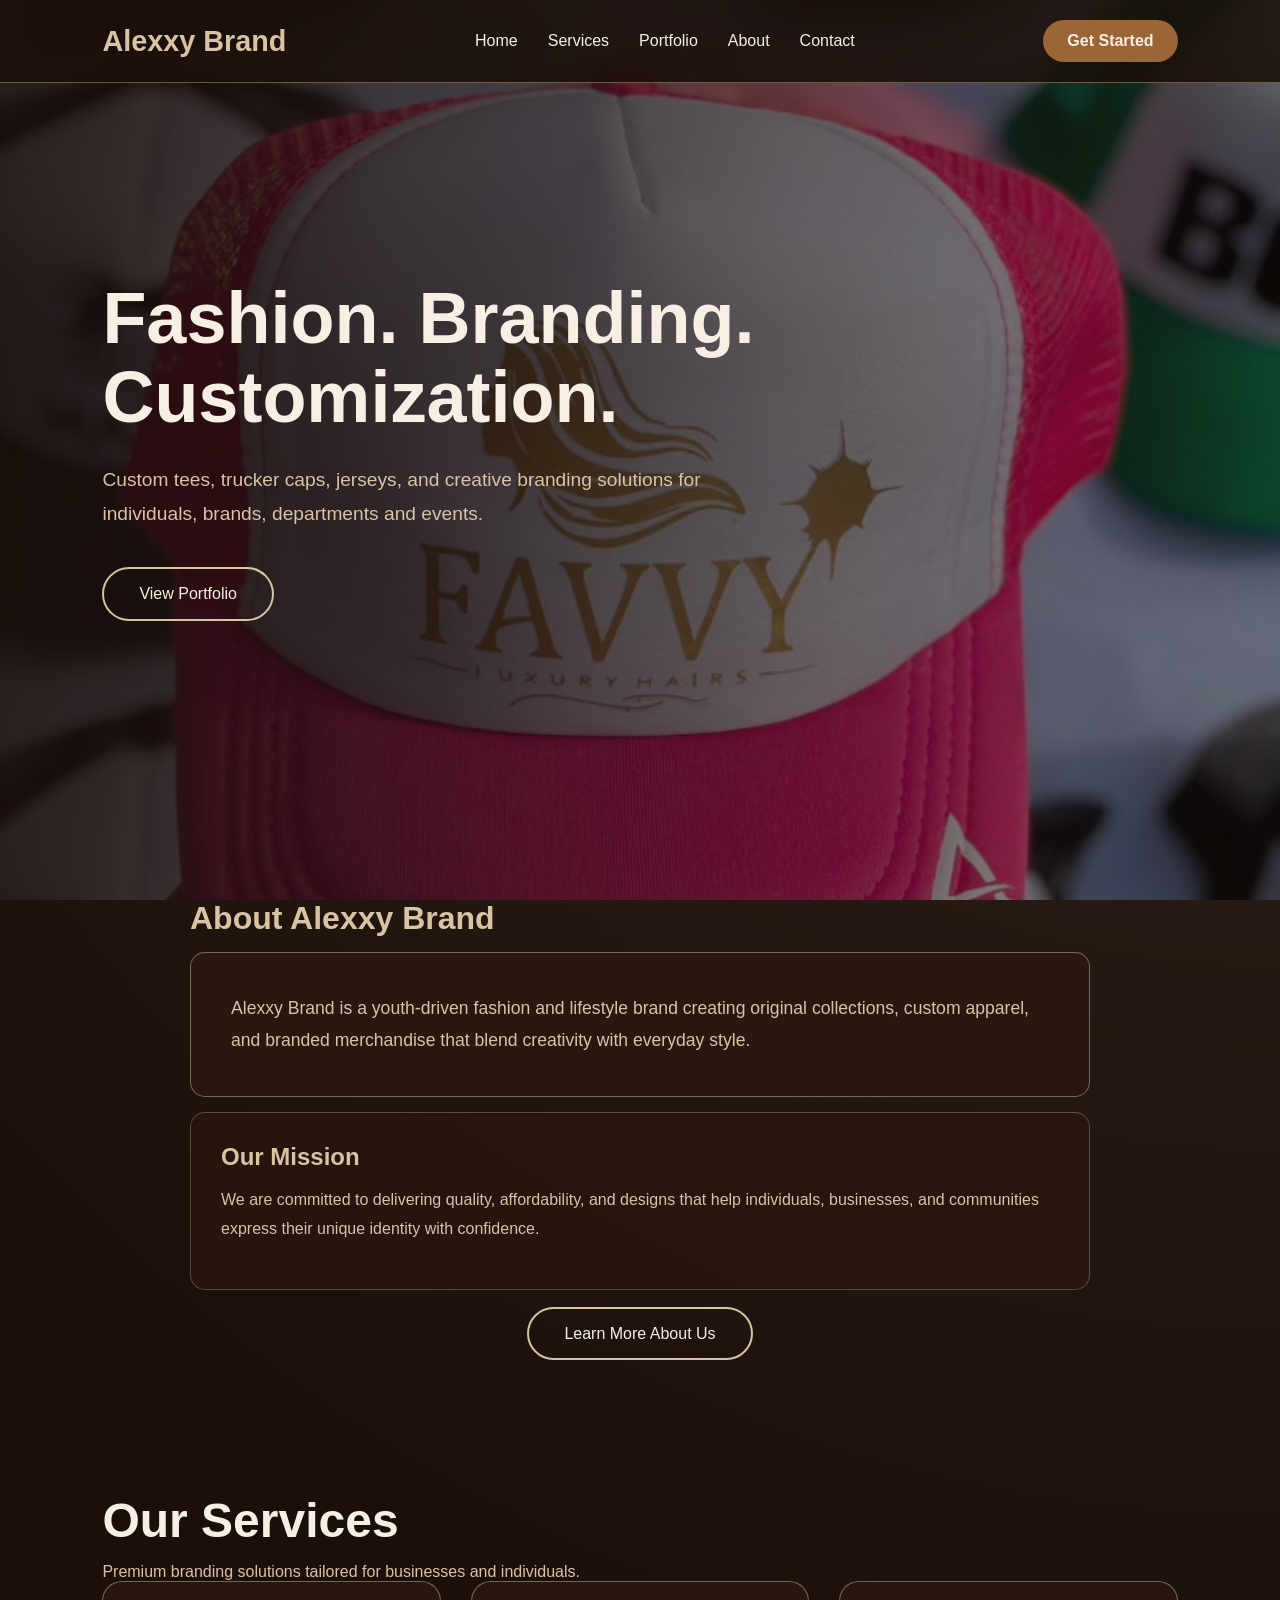
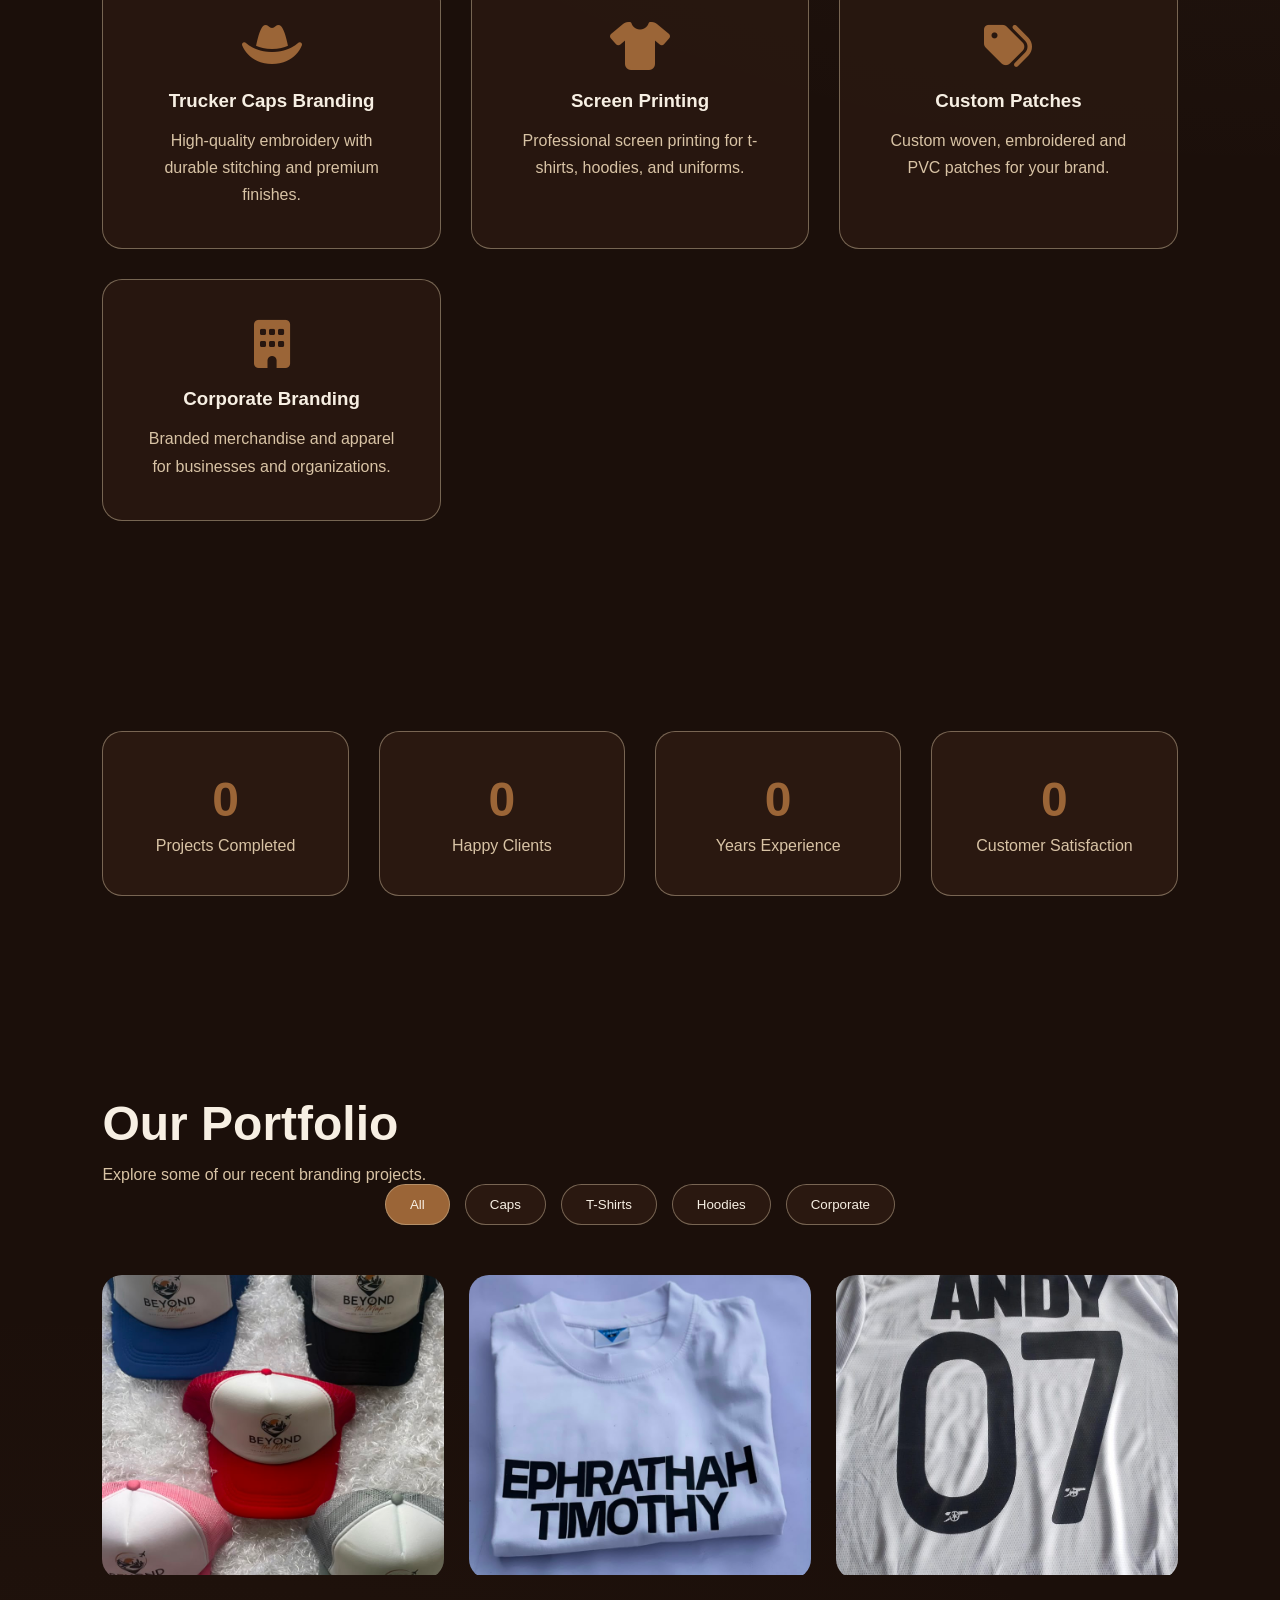
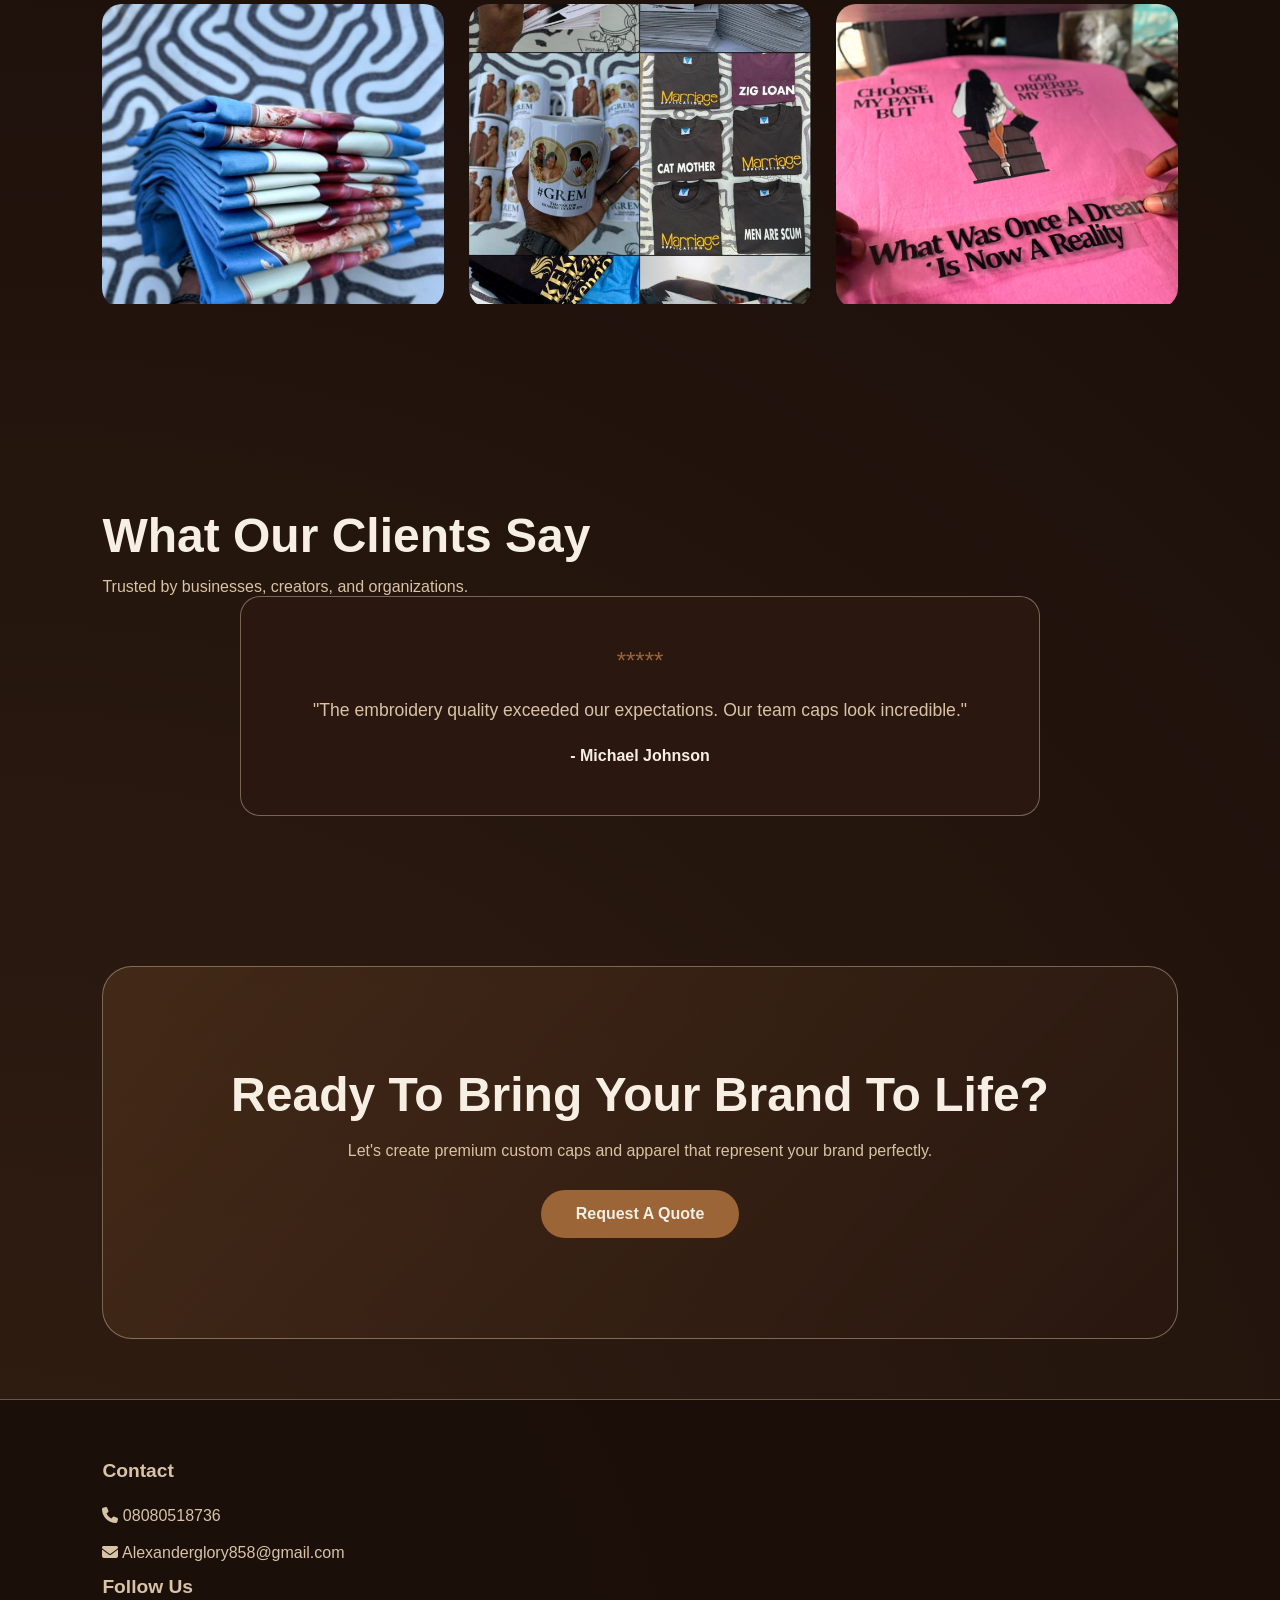
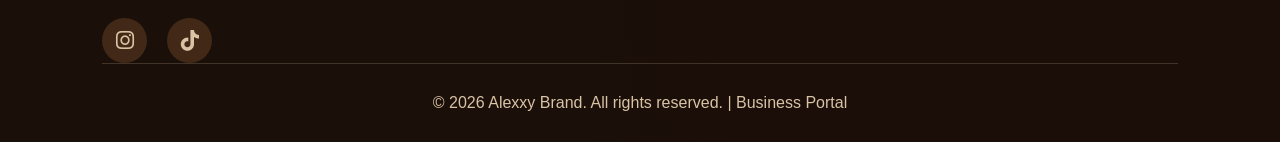
==== index.html @ e11b0e16 "added an admin page and made it mobile responsive" ====
<!DOCTYPE html>
<html lang="en">

<head>
    <meta charset="UTF-8">
    <meta name="viewport" content="width=device-width, initial-scale=1.0">
    <title>ALEXXY BRAND</title>

    <link rel="stylesheet" href="style.css">

    <link href="https://cdnjs.cloudflare.com/ajax/libs/font-awesome/6.5.1/css/all.min.css" rel="stylesheet">
</head>

<body>

    <!-- NAVBAR -->
    <nav class="navbar">
        <div class="logo">
            <a href="index.html">Alexxy Brand</a>
        </div>

        <ul class="nav-links">
            <li><a href="index.html">Home</a></li>
            <li><a href="services.html">Services</a></li>
            <li><a href="portfolio.html">Portfolio</a></li>
            <li><a href="about.html">About</a></li>
            <li><a href="contact.html">Contact</a></li>
        </ul>

        <a href="quotes.html" class="nav-btn">
            Get Started
        </a>

        <div class="menu-toggle">
            <i class="fas fa-bars"></i>
        </div>
    </nav>

    <!-- HERO SECTION -->
    <section class="hero">

        <div class="hero-content">

            <h1>
                Fashion. Branding. Customization.
            </h1>

            <p>
                Custom tees, trucker caps, jerseys, and creative branding solutions for individuals,
                brands, departments and events.
            </p>

            <div class="hero-buttons">

                <!-- <a href="quotes.html" class="primary-btn">
                    Get a Quote
                </a> -->

                <a href="portfolio.html" class="secondary-btn">
                    View Portfolio
                </a>

            </div>

        </div>

        <div class="hero-image">

            <img src="Heroimage.jpeg" alt="Cap Branding">

        </div>

    </section>

    <!-- ABOUT SECTION -->
    <section class="about-section">
        <div class="about-container">
            <div class="about-content">
                <h2>About Alexxy Brand</h2>
                
                <p class="about-intro">
                    Alexxy Brand is a youth-driven fashion and lifestyle brand creating original collections, 
                    custom apparel, and branded merchandise that blend creativity with everyday style.
                </p>

                <div class="about-mission">
                    <h3>Our Mission</h3>
                    <p>
                        We are committed to delivering quality, affordability, and designs that help individuals, 
                        businesses, and communities express their unique identity with confidence.
                    </p>
                </div>

                <div class="about-cta">
                    <a href="about.html" class="secondary-btn">Learn More About Us</a>
                </div>
            </div>
        </div>
    </section>

    <!-- SERVICES SECTION -->

    <section class="services">

        <div class="section-title">
            <h2>Our Services</h2>
            <p>Premium branding solutions tailored for businesses and individuals.</p>
        </div>

        <div class="service-container">

            <div class="service-card">
                <i class="fas fa-hat-cowboy"></i>
                <h3>Trucker Caps Branding</h3>
                <p>High-quality embroidery with durable stitching and premium finishes.</p>
            </div>

            <div class="service-card">
                <i class="fas fa-shirt"></i>
                <h3>Screen Printing</h3>
                <p>Professional screen printing for t-shirts, hoodies, and uniforms.</p>
            </div>

            <div class="service-card">
                <i class="fas fa-tags"></i>
                <h3>Custom Patches</h3>
                <p>Custom woven, embroidered and PVC patches for your brand.</p>
            </div>

            <div class="service-card">
                <i class="fas fa-building"></i>
                <h3>Corporate Branding</h3>
                <p>Branded merchandise and apparel for businesses and organizations.</p>
            </div>

        </div>

    </section>

    <!-- STATS SECTION -->

    <section class="stats">

        <div class="stat-card">
            <h2 class="counter" data-target="500">0</h2>
            <p>Projects Completed</p>
        </div>

        <div class="stat-card">
            <h2 class="counter" data-target="150">0</h2>
            <p>Happy Clients</p>
        </div>

        <div class="stat-card">
            <h2 class="counter" data-target="5">0</h2>
            <p>Years Experience</p>
        </div>

        <div class="stat-card">
            <h2 class="counter" data-target="98">0</h2>
            <p>Customer Satisfaction</p>
        </div>

    </section>

    <!-- PORTFOLIO SECTION -->

    <section class="portfolio">

        <div class="section-title">
            <h2>Our Portfolio</h2>
            <p>Explore some of our recent branding projects.</p>
        </div>

        <!-- FILTER BUTTONS -->

        <div class="portfolio-filter">

            <button class="filter-btn active" data-filter="all">
                All
            </button>

            <button class="filter-btn" data-filter="caps">
                Caps
            </button>

            <button class="filter-btn" data-filter="shirts">
                T-Shirts
            </button>

            <button class="filter-btn" data-filter="hoodies">
                Hoodies
            </button>

            <button class="filter-btn" data-filter="corporate">
                Corporate
            </button>

        </div>

        <!-- GALLERY -->

        <div class="portfolio-grid">

            <div class="portfolio-item caps">
                <img src="caps.jpeg" alt="Premium embroidered cap">
                <div class="portfolio-overlay">
                    <h3>Printed Trucker Cap</h3>
                </div>
            </div>

            <div class="portfolio-item shirts">
                <img src="tee.jpeg" alt="Custom printed t-shirt">
                <div class="portfolio-overlay">
                    <h3>Custom T-Shirt Print</h3>
                </div>
            </div>

            <div class="portfolio-item hoodies">
                <img src="jersey.jpeg" alt="Custom streetwear hoodie">
                <div class="portfolio-overlay">
                    <h3>Printed Jerseys</h3>
                </div>
            </div>

            <div class="portfolio-item corporate">
                <img src="corporate branding .jpeg" alt="Corporate branded apparel">
                <div class="portfolio-overlay">
                    <h3>Corporate Branding</h3>
                </div>
            </div>

            <div class="portfolio-item caps">
                <img src="Logo branding.jpeg" alt="Side logo embroidery project">
                <div class="portfolio-overlay">
                    <h3>Side Logo Printing</h3>
                </div>
            </div>

            <div class="portfolio-item shirts">
                <img src="DTF.jpeg" alt="DTF printed tee project">
                <div class="portfolio-overlay">
                    <h3>DTF Printed Tee</h3>
                </div>
            </div>

        </div>

    </section>

    <!-- TESTIMONIALS -->

    <section class="testimonials">

        <div class="section-title">
            <h2>What Our Clients Say</h2>
            <p>Trusted by businesses, creators, and organizations.</p>
        </div>

        <div class="testimonial-slider">

            <div class="testimonial active-slide">
                <div class="stars">
                    *****
                </div>

                <p>
                    "The embroidery quality exceeded our expectations.
                    Our team caps look incredible."
                </p>

                <h4>- Michael Johnson</h4>
            </div>

            <div class="testimonial">
                <div class="stars">
                    *****
                </div>

                <p>
                    "Fast delivery, excellent customer service,
                    and premium materials."
                </p>

                <h4>- Sarah Williams</h4>
            </div>

            <div class="testimonial">
                <div class="stars">
                    *****
                </div>

                <p>
                    "We ordered 100 branded caps and every single
                    one was perfect."
                </p>

                <h4>- David Brown</h4>
            </div>

        </div>

    </section>

    <!-- CTA SECTION -->

    <section class="cta">

        <h2>Ready To Bring Your Brand To Life?</h2>

        <p>
            Let's create premium custom caps and apparel
            that represent your brand perfectly.
        </p>

        <a href="quotes.html" class="cta-btn">
            Request A Quote
        </a>

    </section>

    <!-- FOOTER -->
    <footer class="footer">
        <!-- <div class="footer-container">
            <div class="footer-section">
                <h3>Alexxy Brand</h3>
                <p>Youth-driven fashion and lifestyle brand creating original collections and custom apparel.</p>
            </div>

            <div class="footer-section">
                <h3>Quick Links</h3>
                <ul>
                    <li><a href="index.html">Home</a></li>
                    <li><a href="services.html">Services</a></li>
                    <li><a href="portfolio.html">Portfolio</a></li>
                    <li><a href="about.html">About</a></li>
                    <li><a href="contact.html">Contact</a></li>
                </ul>
            </div> -->

            <div class="footer-section">
                <h3>Contact</h3>
                <p><i class="fas fa-phone"></i> <a href="tel:08080518736">08080518736</a></p>
                <p><i class="fas fa-envelope"></i> <a href="mailto:Alexanderglory858@gmail.com">Alexanderglory858@gmail.com</a></p>
            </div>

            <div class="footer-section">
                <h3>Follow Us</h3>
                <div class="social-links">
                    <a href="https://www.instagram.com/alexxy.brand" target="_blank" title="Instagram">
                        <i class="fab fa-instagram"></i>
                    </a>
                    <a href="https://www.tiktok.com/@alexxy.brand" target="_blank" title="TikTok">
                        <i class="fab fa-tiktok"></i>
                    </a>
                </div>
            </div>
        </div>

        <div class="footer-bottom">
            <p>&copy; 2026 Alexxy Brand. All rights reserved. | <a href="portal.html" class="footer-portal-link">Business Portal</a></p>
        </div>
    </footer>

    <script src="script.js"></script>

    <div class="lightbox">
        <span class="close-lightbox">&times;</span>
        <img id="lightbox-img" src="" alt="Portfolio Lightbox">
    </div>
</body>

</html>
---- style.css ----
* {
    margin: 0;
    padding: 0;
    box-sizing: border-box;
    font-family: Arial, sans-serif;
}

:root {
    --primary: #2B1710;
    --secondary: #9B6537;
    --accent: #D8C3A5;
    --accent-light: #F7EFE3;

    --bg: #1B0F0A;
    --card: #2A1810;

    --text: #F7EFE3;
    --muted: #D8C3A5;
}

body {
    background:
        radial-gradient(circle at top right,
            rgba(216, 195, 165, .12),
            transparent 35%),

        radial-gradient(circle at bottom left,
            rgba(155, 101, 55, .18),
            transparent 40%),

        var(--bg);

    color: var(--text);
}

/* NAVBAR */

.navbar {
    display: flex;
    justify-content: space-between;
    align-items: center;

    padding: 20px 8%;

    position: fixed;
    width: 100%;
    top: 0;
    z-index: 1000;
    background: rgba(27, 15, 10, .88);
    /* backdrop-filter: blur(12px); */
    border-bottom:
        1px solid rgba(216, 195, 165, .4);
}

.logo {
    font-size: 1.8rem;
    font-weight: bold;
    color: var(--accent);
    text-decoration: none;
}

.nav-links {
    display: flex;
    gap: 30px;
    list-style: none;
}

.nav-links a {
    text-decoration: none;
    color: var(--text);
    transition: .3s;
}

.nav-links a:hover {
    color: var(--accent);
}

.nav-btn {
    display: inline-block;
    padding: 12px 24px;
    border: none;
    border-radius: 30px;
    cursor: pointer;
    background: var(--secondary);
    color: var(--text);
    font-weight: bold;
    text-decoration: none;
}

.menu-toggle {
    display: none;
    color: var(--text);
    cursor: pointer;
    font-size: 1.6rem;
}

/* HERO */

.hero {
    min-height: 100vh;

    display: flex;
    align-items: center;

    padding: 120px 8%;

    position: relative;
    overflow: hidden;

    background:
        /* linear-gradient(rgba(0, 0, 0, 0.75),
            rgba(0, 0, 0, 0.75)), */
        url("Heroimage.jpeg");

    background-size: cover;
    background-position: center;
    background-repeat: no-repeat;
}

.hero::before {
    content: "";

    position: absolute;
    inset: 0;

    background:
        linear-gradient(to right,
            rgba(27, 15, 10, .9),
            rgba(27, 15, 10, .45));

    z-index: 1;
}

.hero-content {
    max-width: 700px;
    position: relative;
    z-index: 2;
}

.hero-content h1 {
    font-size: 4.5rem;
    line-height: 1.1;
    margin-bottom: 25px;
    font-weight: 800;
    color: var(--accent-light);
}

.hero-content p {
    font-size: 1.2rem;
    line-height: 1.8;
    color: var(--muted);
    margin-bottom: 35px;
    max-width: 600px;
}

.hero-buttons {
    display: flex;
    gap: 20px;
    flex-wrap: wrap;
}

.primary-btn {
    background:
        linear-gradient(135deg,
            var(--secondary),
            #B97843);

    color: var(--text);

    padding: 16px 35px;

    border-radius: 50px;

    text-decoration: none;

    font-weight: 600;

    transition: .3s;
}

.primary-btn:hover {
    transform: translateY(-3px);
    box-shadow: 0 10px 30px rgba(155, 101, 55, .35);
}

.secondary-btn {
    border: 2px solid var(--accent);

    color: var(--text);

    padding: 16px 35px;

    border-radius: 50px;

    text-decoration: none;

    transition: .3s;
}

.secondary-btn:hover {
    background: var(--secondary);
    transform: translateY(-3px);
}

/* Hide old image container */
.hero-image {
    display: none;
}

/* SECTION TITLES */

.section-title h2 {
    font-size: 3rem;
    color: var(--accent-light);
    margin-bottom: 15px;
}

.section-title p {
    color: var(--muted);
}

/* SERVICES */

.services {
    padding: 110px 8%;
}

.service-container {
    display: grid;
    grid-template-columns: repeat(auto-fit, minmax(250px, 1fr));
    gap: 30px;
}

.service-card {
    background: rgba(42, 24, 16, .88);
    /* backdrop-filter: blur(10px); */
    border: 1px solid rgba(216, 195, 165, .45);
    padding: 40px;
    border-radius: 20px;
    text-align: center;
    transition: .4s;
}

.service-card:hover {
    transform: translateY(-10px);
}

.service-card i {
    font-size: 3rem;
    color: var(--secondary);
    margin-bottom: 20px;
}

.service-card h3 {
    margin-bottom: 15px;
}

.service-card p {
    color: var(--muted);
    line-height: 1.7;
}

/* WHY US */

.why-us {
    padding: 100px 8%;
}

.why-container {
    display: grid;
    grid-template-columns: repeat(auto-fit, minmax(250px, 1fr));
    gap: 30px;
}

.why-box {
    text-align: center;
    padding: 40px;
    background: var(--card);
    border-radius: 20px;
    border: 1px solid rgba(216, 195, 165, .45);
    transition: .4s;
}

.why-box:hover {
    transform: translateY(-10px);
}

.why-box i {
    font-size: 3rem;
    color: var(--secondary);
    margin-bottom: 20px;
}

.why-box p {
    color: var(--muted);
    line-height: 1.7;
}

/* STATS SECTION */

.stats {
    padding: 100px 8%;
    display: grid;
    grid-template-columns: repeat(auto-fit, minmax(220px, 1fr));
    gap: 30px;
}

.stat-card {
    background: var(--card);
    padding: 40px;
    border-radius: 20px;
    text-align: center;
    border: 1px solid rgba(216, 195, 165, .45);
    transition: .4s;
}

.stat-card:hover {
    transform: translateY(-10px);
}

.stat-card h2 {
    font-size: 3rem;
    color: var(--secondary);
    margin-bottom: 10px;
}

.stat-card p {
    color: var(--muted);
}

/* PORTFOLIO */

.portfolio {
    padding: 100px 8%;
}

.portfolio-filter {
    display: flex;
    justify-content: center;
    flex-wrap: wrap;
    gap: 15px;
    margin-bottom: 50px;
}

.filter-btn {
    padding: 12px 24px;
    border: 1px solid rgba(216, 195, 165, .45);
    border-radius: 30px;
    cursor: pointer;
    background: var(--card);
    color: var(--text);
    transition: .3s;
}

.filter-btn.active,
.filter-btn:hover {
    background: var(--secondary);
}

.portfolio-grid {
    display: grid;
    grid-template-columns: repeat(auto-fit, minmax(300px, 1fr));
    gap: 25px;
}

.portfolio-item {
    position: relative;
    overflow: hidden;
    border-radius: 20px;
    cursor: pointer;
}

.portfolio-item img {
    width: 100%;
    height: 300px;
    object-fit: cover;
    transition: .5s;
}

.portfolio-item:hover img {
    transform: scale(1.1);
}

.portfolio-overlay {
    position: absolute;
    inset: 0;
    background: rgba(0, 0, 0, .65);

    display: flex;
    justify-content: center;
    align-items: center;

    opacity: 0;
    transition: .4s;
}

.portfolio-item:hover .portfolio-overlay {
    opacity: 1;
}

.portfolio-overlay h3 {
    color: var(--text);
    text-align: center;
}

/* LIGHTBOX */

.lightbox {
    position: fixed;
    inset: 0;

    background: rgba(0, 0, 0, .95);

    display: none;
    justify-content: center;
    align-items: center;

    z-index: 9999;
}

.lightbox img {
    max-width: 90%;
    max-height: 80%;
    border-radius: 20px;
}

.close-lightbox {
    position: absolute;
    top: 30px;
    right: 50px;

    font-size: 3rem;
    color: var(--text);
    cursor: pointer;
}

/* TESTIMONIALS */

.testimonials {
    padding: 100px 8%;
}

.testimonial-slider {
    max-width: 800px;
    margin: auto;
    position: relative;
}

.testimonial {
    display: none;
    background: var(--card);
    padding: 50px;
    border-radius: 20px;
    text-align: center;
    border: 1px solid rgba(216, 195, 165, .45);
}

.active-slide {
    display: block;
}

.stars {
    font-size: 1.5rem;
    color: var(--secondary);
    margin-bottom: 20px;
}

.testimonial p {
    font-size: 1.1rem;
    line-height: 1.8;
    color: var(--muted);
    margin-bottom: 20px;
}

.testimonial h4 {
    color: var(--text);
}

/* CTA */

.cta {
    padding: 100px 8%;
    text-align: center;

    background: linear-gradient(135deg,
            rgba(155, 101, 55, .22),
            rgba(42, 24, 16, .9));

    border-radius: 30px;
    margin: 50px 8%;
    border: 1px solid rgba(216, 195, 165, .45);
}

.cta h2 {
    font-size: 3rem;
    margin-bottom: 20px;
}

.cta p {
    color: var(--muted);
    margin-bottom: 30px;
}

.cta-btn {
    display: inline-block;

    background: var(--secondary);
    color: var(--text);

    padding: 15px 35px;
    border-radius: 30px;

    text-decoration: none;
    font-weight: bold;
}

/* QUOTE PAGE */

.quote-page {
    min-height: 100vh;
    padding: 120px 8%;

    display: flex;
    justify-content: center;
    align-items: center;
}

.quote-container {
    width: 100%;
    max-width: 700px;

    background: var(--card);
    padding: 50px;

    border-radius: 25px;

    border: 1px solid rgba(216, 195, 165, .45);
}

.quote-container h1 {
    text-align: center;
    margin-bottom: 10px;
}

.quote-container p {
    text-align: center;
    color: var(--muted);
    margin-bottom: 40px;
}

.input-group {
    margin-bottom: 25px;
}

.input-group label {
    display: block;
    margin-bottom: 10px;
}

.input-group input,
.input-group select,
.input-group textarea {

    width: 100%;
    padding: 15px;

    border: none;
    outline: none;

    border-radius: 10px;

    background: #362116;
    color: var(--text);
    border: 1px solid rgba(216, 195, 165, .35);
}

.input-group textarea {
    height: 150px;
    resize: none;
}

.submit-btn {

    width: 100%;

    padding: 15px;

    border: none;

    border-radius: 12px;

    background: var(--secondary);

    color: var(--text);

    font-size: 1rem;

    cursor: pointer;
}

.success-popup {

    position: fixed;

    top: 20px;
    right: 20px;

    background: #28a745;

    color: var(--text);

    padding: 15px 25px;

    border-radius: 10px;

    z-index: 9999;
}

/* ADMIN PAGE */

.admin-body {
    min-height: 100vh;
}

.admin-page {
    min-height: 100vh;
}

.admin-login[hidden],
.admin-dashboard[hidden] {
    display: none;
}

.admin-login {
    min-height: 100vh;
    padding: 80px 8%;
    display: flex;
    align-items: center;
    justify-content: center;
}

.admin-login-panel {
    width: 100%;
    max-width: 440px;
    background: var(--card);
    border: 1px solid rgba(216, 195, 165, .45);
    border-radius: 18px;
    padding: 42px;
}

.admin-brand {
    display: inline-block;
    color: var(--accent);
    font-size: 1.35rem;
    font-weight: bold;
    text-decoration: none;
    margin-bottom: 28px;
}

.admin-login-panel h1 {
    margin-bottom: 28px;
}

.admin-login-error {
    min-height: 22px;
    margin-top: 14px;
    color: #ffb4a8;
}

.admin-login-hint {
    margin-top: 14px;
    color: var(--muted);
    font-size: .95rem;
}

.admin-dashboard {
    min-height: 100vh;
    display: grid;
    grid-template-columns: 260px 1fr;
}

.admin-menu-toggle {
    display: none;
    position: fixed;
    top: 20px;
    right: 20px;
    z-index: 1001;
    width: 44px;
    height: 44px;
    background: var(--secondary);
    border: none;
    border-radius: 8px;
    color: var(--text);
    cursor: pointer;
    align-items: center;
    justify-content: center;
    font-size: 1.3rem;
    transition: all 0.3s ease;
}

.admin-menu-toggle:hover {
    background: var(--accent);
    transform: scale(1.05);
}

.admin-sidebar {
    position: sticky;
    top: 0;
    height: 100vh;
    padding: 28px;
    background: rgba(27, 15, 10, .96);
    border-right: 1px solid rgba(216, 195, 165, .25);
    overflow-y: auto;
}

.admin-menu {
    display: grid;
    gap: 10px;
}

.admin-menu a {
    display: flex;
    align-items: center;
    gap: 12px;
    padding: 13px 14px;
    color: var(--muted);
    text-decoration: none;
    border-radius: 8px;
    transition: .3s;
}

.admin-menu a.active,
.admin-menu a:hover {
    color: var(--text);
    background: rgba(155, 101, 55, .35);
}

.admin-main {
    padding: 32px 5% 60px;
}

.admin-topbar {
    display: flex;
    align-items: center;
    justify-content: space-between;
    gap: 24px;
    margin-bottom: 34px;
}

.admin-topbar p,
.admin-section-header p {
    color: var(--muted);
    margin-bottom: 6px;
}

.admin-topbar h1 {
    font-size: 2.4rem;
}

.admin-logout {
    display: inline-flex;
    align-items: center;
    gap: 10px;
    padding: 12px 18px;
    border: 1px solid rgba(216, 195, 165, .35);
    border-radius: 8px;
    background: transparent;
    color: var(--text);
    cursor: pointer;
}

.admin-section {
    margin-bottom: 28px;
}

.admin-stats-grid {
    display: grid;
    grid-template-columns: repeat(3, minmax(0, 1fr));
    gap: 18px;
}

.admin-stat,
.admin-panel,
.admin-table-wrap {
    background: var(--card);
    border: 1px solid rgba(216, 195, 165, .35);
    border-radius: 12px;
}

.admin-stat {
    display: flex;
    align-items: center;
    gap: 18px;
    padding: 22px;
}

.admin-stat span {
    width: 48px;
    height: 48px;
    display: inline-flex;
    align-items: center;
    justify-content: center;
    border-radius: 8px;
    background: rgba(155, 101, 55, .35);
    color: var(--accent-light);
}

.admin-stat p {
    color: var(--muted);
    margin-bottom: 6px;
}

.admin-stat h2 {
    font-size: 2rem;
}

.admin-section-header {
    display: flex;
    align-items: center;
    justify-content: space-between;
    gap: 20px;
    margin-bottom: 18px;
}

.admin-table-wrap {
    overflow-x: auto;
}

.admin-table {
    width: 100%;
    border-collapse: collapse;
    min-width: 680px;
}

.admin-table th,
.admin-table td {
    padding: 16px;
    text-align: left;
    border-bottom: 1px solid rgba(216, 195, 165, .18);
}

.admin-table th {
    color: var(--accent);
    font-weight: bold;
}

.admin-table td {
    color: var(--muted);
}

.admin-grid {
    display: grid;
    grid-template-columns: 1fr 1fr;
    gap: 22px;
}

.admin-panel {
    padding: 24px;
}

.admin-product-list {
    list-style: none;
    display: grid;
    gap: 12px;
}

.admin-product-list li {
    display: flex;
    align-items: center;
    justify-content: space-between;
    gap: 18px;
    padding: 14px;
    background: rgba(54, 33, 22, .8);
    border-radius: 8px;
}

.admin-product-list strong {
    color: var(--accent);
    font-size: .9rem;
}

@media (max-width: 900px) {
    .navbar {
        padding: 18px 6%;
    }

    .nav-links {
        position: absolute;
        top: 100%;
        left: 0;
        width: 100%;
        display: none;
        flex-direction: column;
        gap: 0;
        background: rgba(27, 15, 10, .98);
        border-bottom: 1px solid rgba(216, 195, 165, .45);
    }

    .nav-links.open {
        display: flex;
    }

    .nav-links li {
        width: 100%;
    }

    .nav-links a {
        display: block;
        padding: 16px 6%;
    }

    .nav-btn {
        display: none;
    }

    .menu-toggle {
        display: block;
    }

    .admin-dashboard {
        grid-template-columns: 1fr;
        position: relative;
    }

    .admin-menu-toggle {
        display: flex;
    }

    .admin-sidebar {
        position: fixed;
        left: -100%;
        top: 0;
        width: 100%;
        max-width: 260px;
        height: 100vh;
        padding: 22px 6%;
        transition: left 0.3s ease;
        z-index: 1000;
        padding-top: 80px;
        box-shadow: 2px 0 10px rgba(0, 0, 0, 0.5);
    }

    .admin-sidebar.open {
        left: 0;
    }

    .admin-sidebar.open::before {
        content: "";
        position: fixed;
        top: 0;
        left: 0;
        right: 0;
        bottom: 0;
        background: rgba(0, 0, 0, 0.5);
        z-index: -1;
    }

    .admin-menu {
        grid-template-columns: 1fr;
    }

    .admin-main {
        padding: 28px 6% 50px;
        margin-top: 20px;
    }

    .admin-stats-grid,
    .admin-grid {
        grid-template-columns: 1fr;
    }

    .hero {
        min-height: 85vh;
        padding: 120px 6% 70px;
    }

    .hero-content h1 {
        font-size: 3rem;
    }

    .section-title h2,
    .cta h2 {
        font-size: 2.2rem;
    }

    .services,
    .stats,
    .portfolio,
    .testimonials {
        padding: 70px 6%;
    }

    .cta {
        margin: 30px 6%;
        padding: 70px 6%;
    }
}

@media (max-width: 520px) {
    .logo {
        font-size: 1.35rem;
    }

    .hero-content h1 {
        font-size: 2.35rem;
    }

    .hero-content p {
        font-size: 1rem;
    }

    .primary-btn,
    .secondary-btn,
    .cta-btn {
        width: 100%;
        text-align: center;
    }

    .portfolio-grid {
        grid-template-columns: 1fr;
    }

    .quote-container {
        padding: 30px 22px;
    }

    .admin-login-panel {
        padding: 32px 22px;
    }

    .admin-topbar {
        align-items: flex-start;
        flex-direction: column;
    }

    .admin-menu {
        grid-template-columns: 1fr;
    }

    .admin-topbar h1 {
        font-size: 1.8rem;
    }

    .admin-logout {
        width: 100%;
        justify-content: center;
        padding: 10px 14px;
        font-size: 0.9rem;
    }

    .admin-logout i {
        font-size: 1rem;
    }

    .admin-table {
        font-size: 0.85rem;
    }

    .admin-table th,
    .admin-table td {
        padding: 10px 8px;
    }

    .admin-section-header {
        flex-direction: column;
        align-items: flex-start;
    }

    .admin-section-header h2 {
        font-size: 1.4rem;
    }

    .admin-stats-grid {
        gap: 12px;
    }

    .admin-stat {
        padding: 16px;
        gap: 12px;
    }

    .admin-stat span {
        width: 40px;
        height: 40px;
        font-size: 1.2rem;
    }

    .admin-stat h2 {
        font-size: 1.6rem;
    }

    .admin-panel {
        padding: 18px;
    }

    .admin-product-list li {
        padding: 12px 10px;
        font-size: 0.9rem;
    }

    .input-group {
        margin-bottom: 16px;
    }

    .input-group label {
        font-size: 0.9rem;
    }

    .input-group input,
    .input-group textarea {
        font-size: 16px;
        padding: 10px 12px;
    }

    .submit-btn {
        width: 100%;
        padding: 12px 18px;
        font-size: 0.95rem;
    }

    .admin-brand {
        font-size: 1.2rem;
    }

    .admin-login {
        padding: 60px 20px;
    }

    .admin-sidebar {
        padding-top: 70px;
    }
}

@media (max-width: 400px) {
    .admin-login-panel {
        padding: 24px 16px;
        border-radius: 12px;
    }

    .admin-login-panel h1 {
        font-size: 1.6rem;
    }

    .admin-topbar h1 {
        font-size: 1.4rem;
    }

    .admin-sidebar {
        padding: 16px 12px;
        padding-top: 70px;
        max-width: 240px;
    }

    .admin-menu a {
        padding: 10px 10px;
        font-size: 0.9rem;
        gap: 8px;
    }

    .admin-menu a i {
        font-size: 0.95rem;
    }

    .admin-main {
        padding: 20px 12px 40px;
    }

    .admin-stat {
        padding: 12px;
        gap: 10px;
    }

    .admin-stat span {
        width: 36px;
        height: 36px;
        font-size: 1rem;
    }

    .admin-stat p {
        font-size: 0.85rem;
    }

    .admin-stat h2 {
        font-size: 1.4rem;
    }

    .admin-table {
        font-size: 0.75rem;
        min-width: 100%;
    }

    .admin-table th,
    .admin-table td {
        padding: 8px 4px;
    }

    .admin-panel {
        padding: 14px;
    }

    .admin-panel h2 {
        font-size: 1.2rem;
    }

    .admin-product-list li {
        padding: 10px 8px;
        font-size: 0.85rem;
    }

    .admin-product-list strong {
        font-size: 0.8rem;
    }

    .input-group label {
        font-size: 0.85rem;
    }

    .input-group input,
    .input-group textarea {
        font-size: 14px;
        padding: 8px 10px;
    }

    .admin-logout {
        padding: 8px 10px;
        font-size: 0.85rem;
    }

    .admin-menu-toggle {
        width: 40px;
        height: 40px;
        font-size: 1.1rem;
    }
}
}

/* ABOUT SECTION - INDEX */

.about-section {
    padding: 80px 8%;
    background: linear-gradient(135deg,
            rgba(155, 101, 55, .12),
            rgba(42, 24, 16, .6));
    border-top: 1px solid rgba(216, 195, 165, .2);
    border-bottom: 1px solid rgba(216, 195, 165, .2);
}

.about-container {
    max-width: 900px;
    margin: 0 auto;
}

.about-content h2 {
    font-size: 2.8rem;
    color: var(--accent-light);
    margin-bottom: 25px;
}

.about-intro {
    font-size: 1.1rem;
    line-height: 1.8;
    color: var(--text);
    margin-bottom: 30px;
}

.about-mission {
    background: rgba(42, 24, 16, .7);
    padding: 30px;
    border-radius: 15px;
    border: 1px solid rgba(216, 195, 165, .3);
    margin-bottom: 35px;
}

.about-mission h3 {
    font-size: 1.5rem;
    color: var(--accent);
    margin-bottom: 15px;
}

.about-mission p {
    color: var(--muted);
    line-height: 1.8;
}

.about-cta {
    text-align: center;
}

/* ABOUT PAGE */

.about-page {
    min-height: 100vh;
    padding: 120px 8% 80px;
}

.about-container {
    max-width: 900px;
    margin: 0 auto;
}

.about-content h1 {
    font-size: 3.5rem;
    color: var(--accent-light);
    margin-bottom: 40px;
}

.about-intro {
    background: var(--card);
    padding: 40px;
    border-radius: 15px;
    border: 1px solid rgba(216, 195, 165, .45);
    margin-bottom: 50px;
}

.about-intro p {
    font-size: 1.2rem;
    line-height: 1.8;
    color: var(--text);
}

.about-section {
    margin-bottom: 40px;
}

.about-section h2 {
    font-size: 2rem;
    color: var(--accent);
    margin-bottom: 15px;
}

.about-section p {
    color: var(--muted);
    line-height: 1.8;
    margin-bottom: 15px;
}

.about-list {
    list-style: none;
    padding-left: 0;
}

.about-list li {
    color: var(--text);
    margin-bottom: 15px;
    padding-left: 30px;
    position: relative;
}

.about-list li:before {
    content: "✓";
    position: absolute;
    left: 0;
    color: var(--secondary);
    font-weight: bold;
}

.page-section {
    margin-top: 80px;
}

/* FOOTER */

.footer {
    background: rgba(27, 15, 10, .98);
    border-top: 1px solid rgba(216, 195, 165, .4);
    padding: 60px 8% 30px;
    margin-top: 60px;
}

.footer-container {
    display: grid;
    grid-template-columns: repeat(auto-fit, minmax(250px, 1fr));
    gap: 40px;
    max-width: 1200px;
    margin: 0 auto;
    margin-bottom: 40px;
}

.footer-section h3 {
    color: var(--accent);
    margin-bottom: 20px;
    font-size: 1.2rem;
}

.footer-section p {
    color: var(--muted);
    line-height: 1.7;
    margin-bottom: 10px;
}

.footer-section ul {
    list-style: none;
}

.footer-section ul li {
    margin-bottom: 10px;
}

.footer-section a {
    color: var(--muted);
    text-decoration: none;
    transition: .3s;
}

.footer-section a:hover {
    color: var(--accent);
}

.social-links {
    display: flex;
    gap: 20px;
}

.social-links a {
    display: inline-flex;
    align-items: center;
    justify-content: center;
    width: 45px;
    height: 45px;
    background: rgba(155, 101, 55, .3);
    border-radius: 50%;
    font-size: 1.3rem;
    transition: .3s;
}

.social-links a:hover {
    background: var(--secondary);
    color: var(--text);
}

.footer-bottom {
    text-align: center;
    padding-top: 30px;
    border-top: 1px solid rgba(216, 195, 165, .2);
    color: var(--muted);
}

.footer-portal-link {
    color: var(--muted);
    text-decoration: none;
    transition: all 0.3s ease;
}

.footer-portal-link:hover {
    color: var(--accent);
    text-decoration: underline;
}

.logo a {
    color: var(--accent);
    text-decoration: none;
    transition: .3s;
}

.logo a:hover {
    color: var(--accent-light);
}
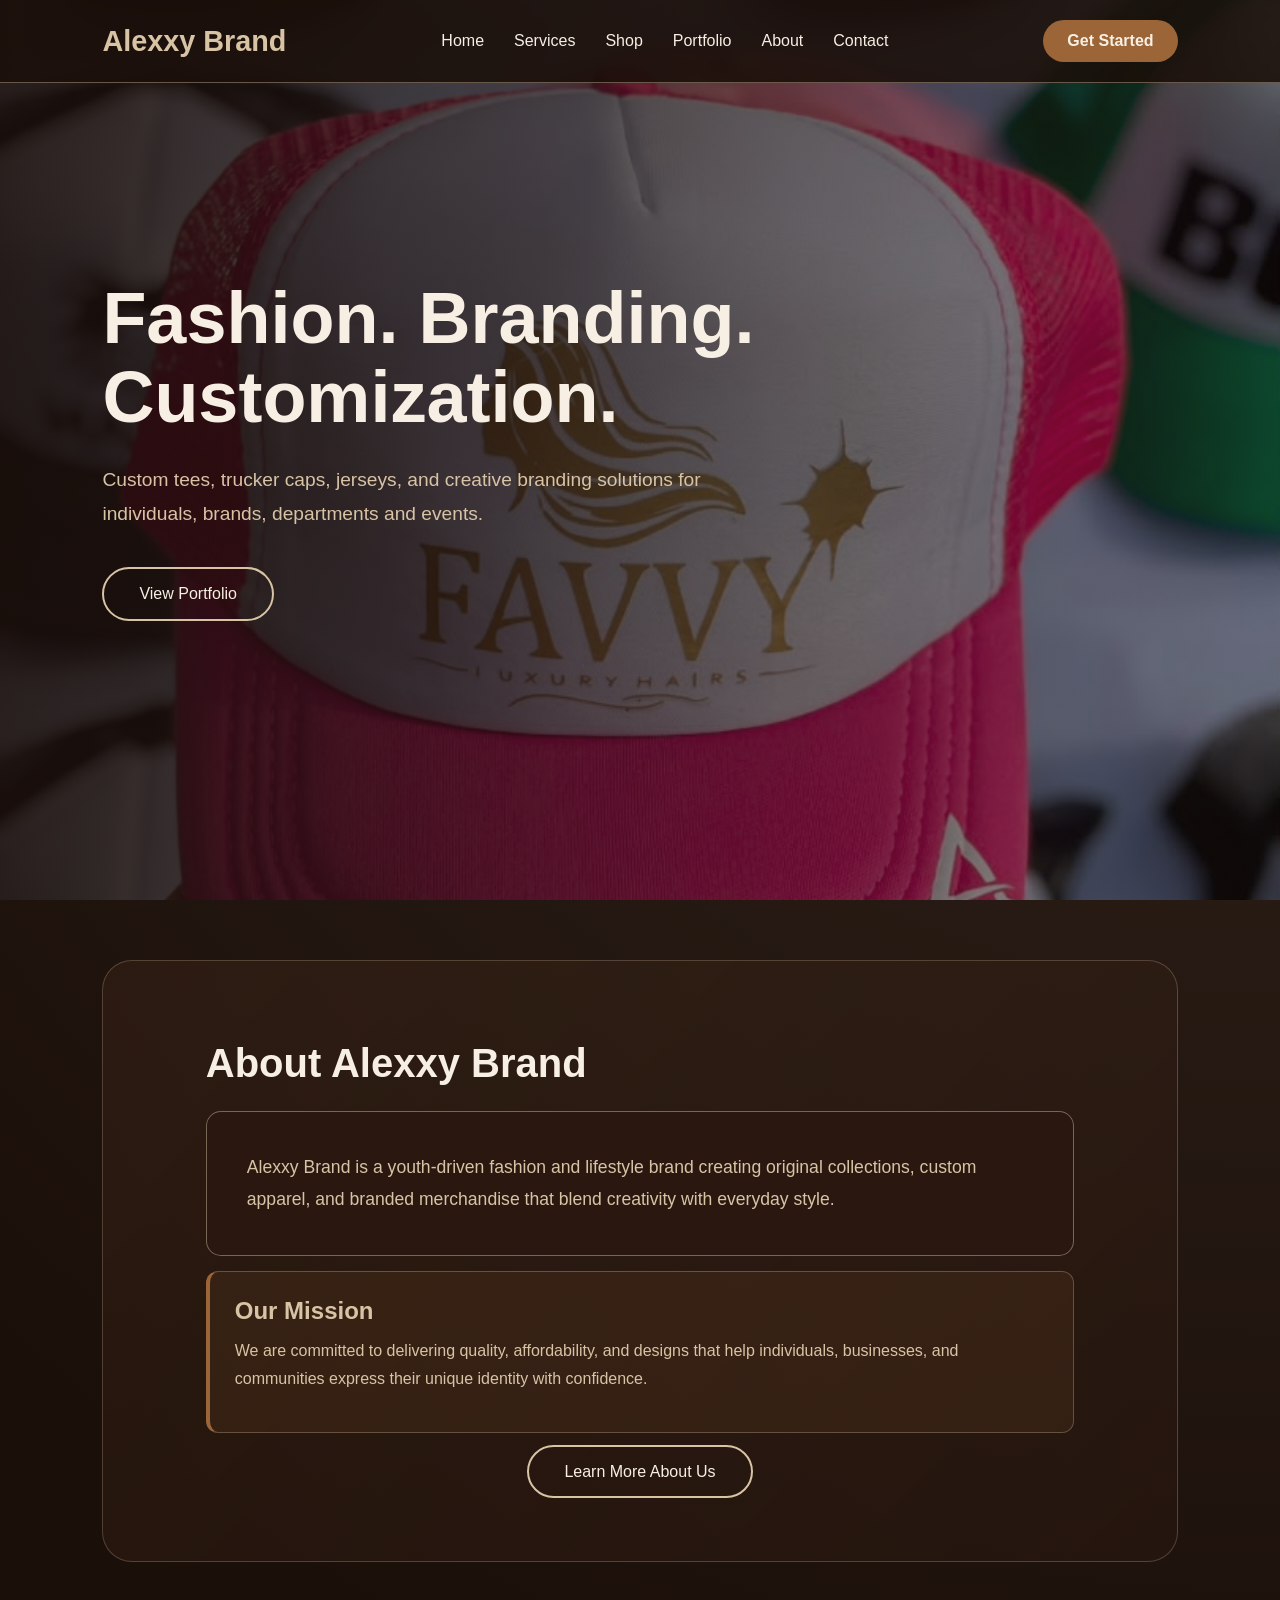
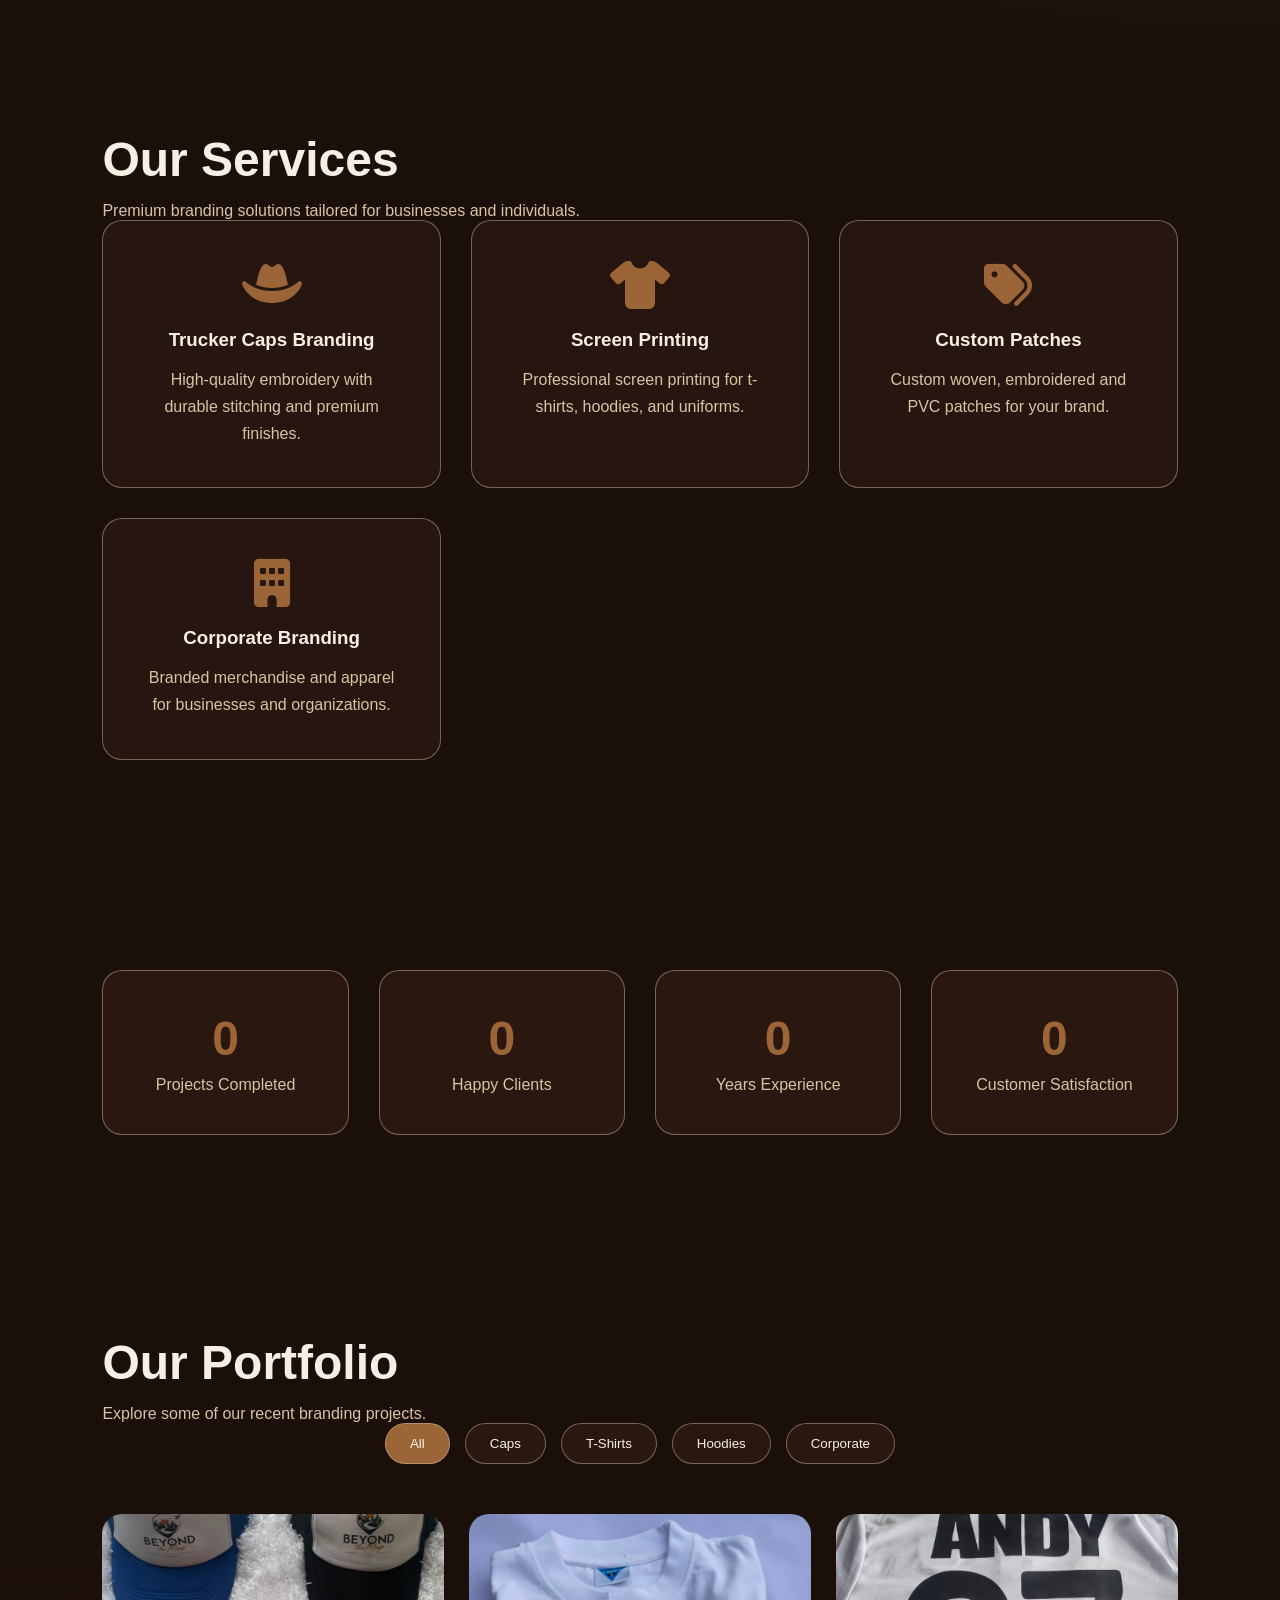
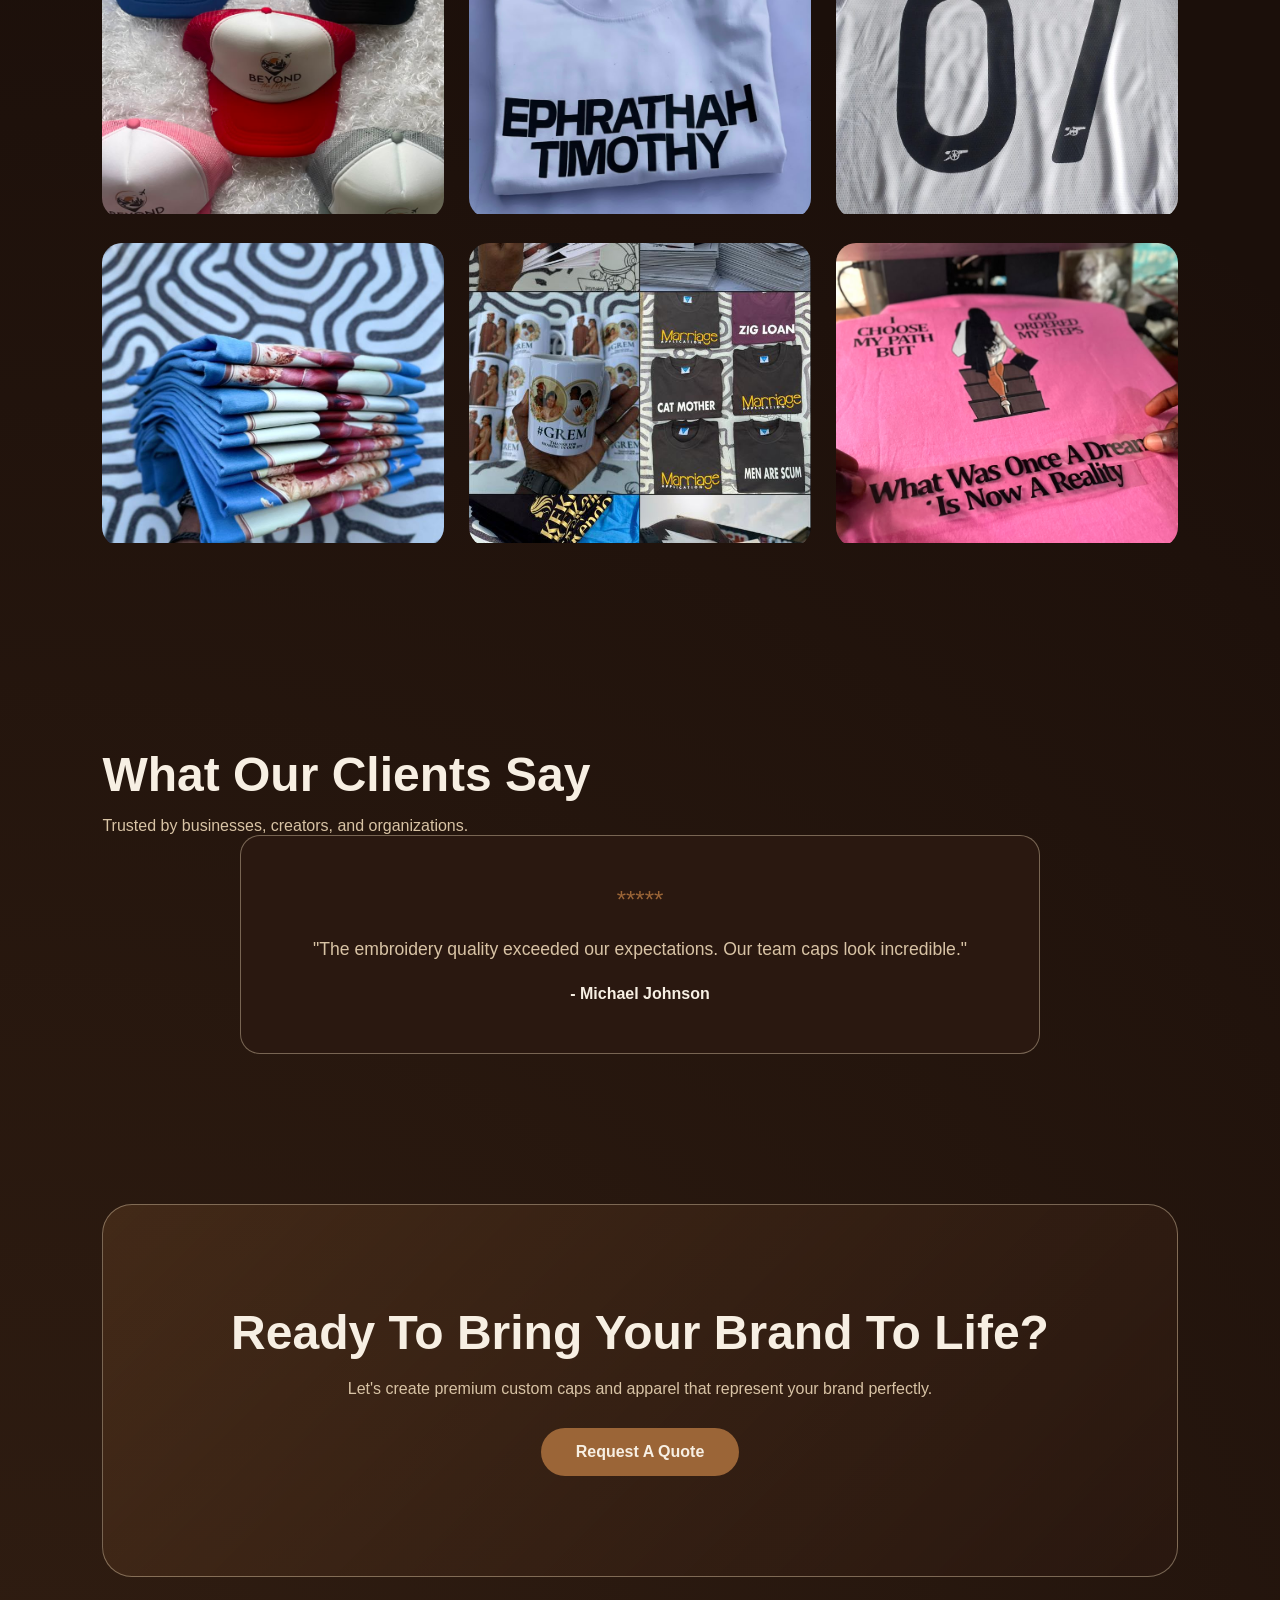
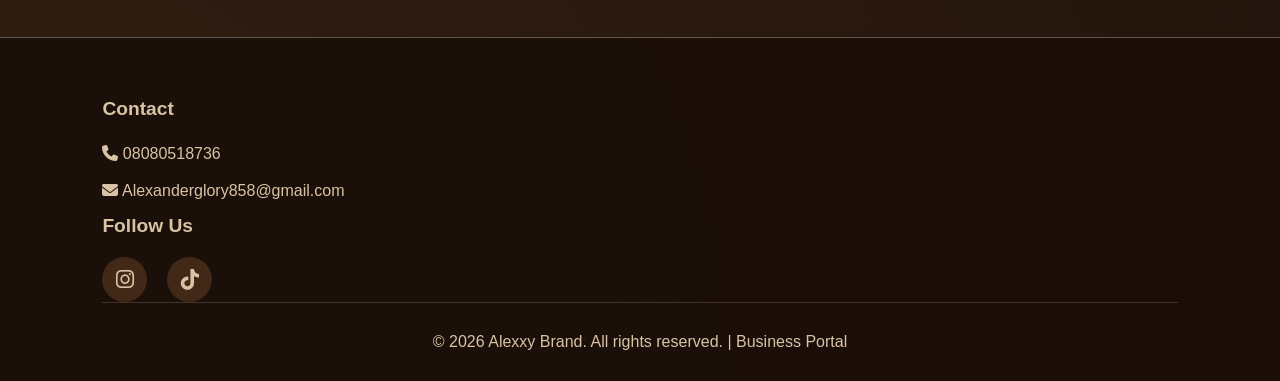
==== commit cf17e0ab: "hint removed" ====
--- a/index.html
+++ b/index.html
@@ -22,6 +22,7 @@
         <ul class="nav-links">
             <li><a href="index.html">Home</a></li>
             <li><a href="services.html">Services</a></li>
+            <li><a href="products.html">Shop</a></li>
             <li><a href="portfolio.html">Portfolio</a></li>
             <li><a href="about.html">About</a></li>
             <li><a href="contact.html">Contact</a></li>
--- a/style.css
+++ b/style.css
@@ -1455,3 +1455,682 @@
 .logo a:hover {
     color: var(--accent-light);
 }
+
+/* ===== PRODUCTS PAGE ===== */
+
+/* PRODUCTS HERO */
+.products-hero {
+    padding: 80px 8% 50px;
+    text-align: center;
+    background: linear-gradient(135deg, rgba(155, 101, 55, .15), rgba(42, 24, 16, .8));
+    border-radius: 30px;
+    margin: 80px 8% 0;
+    border: 1px solid rgba(216, 195, 165, .3);
+}
+
+/* PRODUCTS SECTION */
+.products {
+    padding: 100px 8%;
+}
+
+.products-grid {
+    display: grid;
+    grid-template-columns: repeat(auto-fit, minmax(320px, 1fr));
+    gap: 35px;
+    margin-bottom: 60px;
+}
+
+/* PRODUCT CARD */
+.product-card {
+    background: var(--card);
+    border: 1px solid rgba(216, 195, 165, .35);
+    border-radius: 20px;
+    overflow: hidden;
+    transition: .4s;
+    display: flex;
+    flex-direction: column;
+}
+
+.product-card:hover {
+    transform: translateY(-8px);
+    border-color: rgba(216, 195, 165, .6);
+    box-shadow: 0 15px 40px rgba(155, 101, 55, .2);
+}
+
+.product-image {
+    position: relative;
+    overflow: hidden;
+    height: 280px;
+}
+
+.product-image img {
+    width: 100%;
+    height: 100%;
+    object-fit: cover;
+    transition: .5s;
+}
+
+.product-card:hover .product-image img {
+    transform: scale(1.08);
+}
+
+.product-badge {
+    position: absolute;
+    top: 15px;
+    right: 15px;
+    background: rgba(155, 101, 55, .85);
+    color: var(--text);
+    padding: 8px 16px;
+    border-radius: 20px;
+    font-size: 0.85rem;
+    font-weight: 600;
+    backdrop-filter: blur(8px);
+}
+
+.product-info {
+    padding: 28px;
+    display: flex;
+    flex-direction: column;
+    flex-grow: 1;
+}
+
+.product-info h3 {
+    font-size: 1.5rem;
+    margin-bottom: 12px;
+    color: var(--accent-light);
+}
+
+.product-description {
+    color: var(--muted);
+    font-size: 0.95rem;
+    line-height: 1.6;
+    margin-bottom: 20px;
+    flex-grow: 1;
+}
+
+/* SPECS SECTION */
+.specs-section {
+    margin-bottom: 20px;
+}
+
+.specs-toggle {
+    width: 100%;
+    padding: 12px 14px;
+    background: rgba(155, 101, 55, .2);
+    border: 1px solid rgba(216, 195, 165, .3);
+    border-radius: 10px;
+    color: var(--accent);
+    cursor: pointer;
+    display: flex;
+    align-items: center;
+    gap: 8px;
+    font-size: 0.95rem;
+    font-weight: 600;
+    transition: .3s;
+}
+
+.specs-toggle:hover,
+.specs-toggle.active {
+    background: rgba(155, 101, 55, .35);
+    border-color: rgba(216, 195, 165, .5);
+}
+
+.specs-toggle i {
+    transition: transform .3s;
+}
+
+.specs-content {
+    background: rgba(155, 101, 55, .1);
+    border-radius: 10px;
+    padding: 16px 14px;
+    margin-top: 10px;
+    border-left: 3px solid var(--secondary);
+}
+
+.specs-content ul {
+    list-style: none;
+}
+
+.specs-content li {
+    color: var(--muted);
+    font-size: 0.9rem;
+    line-height: 1.6;
+    padding: 6px 0;
+}
+
+.specs-content strong {
+    color: var(--accent);
+    font-weight: 600;
+}
+
+/* PRICING SECTION */
+.pricing-section {
+    margin-bottom: 20px;
+    padding: 16px;
+    background: rgba(155, 101, 55, .12);
+    border-radius: 12px;
+    border: 1px solid rgba(216, 195, 165, .25);
+}
+
+.price-display {
+    display: flex;
+    align-items: baseline;
+    gap: 10px;
+}
+
+.price-label {
+    color: var(--muted);
+    font-size: 0.85rem;
+}
+
+.price {
+    font-size: 1.8rem;
+    font-weight: 800;
+    color: var(--secondary);
+}
+
+.price-note {
+    color: var(--muted);
+    font-size: 0.8rem;
+    margin-left: auto;
+}
+
+/* PRODUCT BUTTONS */
+.product-buttons {
+    display: flex;
+    gap: 12px;
+    margin-top: auto;
+}
+
+.customize-btn {
+    flex: 1;
+    padding: 12px 16px;
+    background: var(--secondary);
+    color: var(--text);
+    border: none;
+    border-radius: 10px;
+    cursor: pointer;
+    font-weight: 600;
+    font-size: 0.95rem;
+    transition: .3s;
+    display: flex;
+    align-items: center;
+    justify-content: center;
+    gap: 6px;
+}
+
+.customize-btn:hover {
+    background: #B97843;
+    transform: translateY(-2px);
+}
+
+.quote-btn {
+    flex: 1;
+    padding: 12px 16px;
+    border: 2px solid var(--accent);
+    background: transparent;
+    color: var(--text);
+    border-radius: 10px;
+    text-decoration: none;
+    font-weight: 600;
+    font-size: 0.95rem;
+    transition: .3s;
+    text-align: center;
+}
+
+.quote-btn:hover {
+    background: var(--secondary);
+    border-color: var(--secondary);
+}
+
+/* BULK PRICING SECTION */
+.bulk-pricing {
+    padding: 80px 8%;
+    background: linear-gradient(135deg, rgba(155, 101, 55, .1), rgba(42, 24, 16, .6));
+    border-radius: 30px;
+    margin: 40px 8%;
+    border: 1px solid rgba(216, 195, 165, .25);
+}
+
+.pricing-table-container {
+    overflow-x: auto;
+    margin-bottom: 30px;
+}
+
+.pricing-table {
+    width: 100%;
+    border-collapse: collapse;
+    background: var(--card);
+    border-radius: 15px;
+    overflow: hidden;
+    border: 1px solid rgba(216, 195, 165, .3);
+}
+
+.pricing-table thead {
+    background: rgba(155, 101, 55, .2);
+}
+
+.pricing-table th {
+    padding: 18px;
+    text-align: left;
+    color: var(--accent);
+    font-weight: 700;
+    border-bottom: 2px solid rgba(216, 195, 165, .3);
+}
+
+.pricing-table td {
+    padding: 16px 18px;
+    color: var(--muted);
+    border-bottom: 1px solid rgba(216, 195, 165, .15);
+}
+
+.pricing-table tbody tr:hover {
+    background: rgba(155, 101, 55, .08);
+}
+
+.pricing-table tbody tr:last-child td {
+    border-bottom: none;
+}
+
+.discount {
+    display: inline-block;
+    margin-left: 8px;
+    color: var(--secondary);
+    font-weight: 600;
+    font-size: 0.9rem;
+}
+
+.pricing-note {
+    background: rgba(155, 101, 55, .15);
+    border-left: 3px solid var(--secondary);
+    padding: 20px;
+    border-radius: 10px;
+    color: var(--muted);
+    font-size: 0.95rem;
+    line-height: 1.7;
+}
+
+.pricing-note p {
+    margin: 8px 0;
+}
+
+/* PRODUCTION TIMELINE */
+.production-info {
+    padding: 80px 8%;
+}
+
+.timeline-container {
+    display: grid;
+    grid-template-columns: repeat(auto-fit, minmax(200px, 1fr));
+    gap: 25px;
+    margin-bottom: 40px;
+}
+
+.timeline-step {
+    background: var(--card);
+    border: 1px solid rgba(216, 195, 165, .35);
+    border-radius: 15px;
+    padding: 30px 24px;
+    text-align: center;
+    transition: .3s;
+}
+
+.timeline-step:hover {
+    border-color: rgba(216, 195, 165, .6);
+    transform: translateY(-5px);
+}
+
+.timeline-number {
+    display: inline-flex;
+    align-items: center;
+    justify-content: center;
+    width: 50px;
+    height: 50px;
+    background: rgba(155, 101, 55, .25);
+    border-radius: 50%;
+    color: var(--secondary);
+    font-weight: 800;
+    font-size: 1.5rem;
+    margin-bottom: 16px;
+}
+
+.timeline-step h3 {
+    color: var(--accent-light);
+    margin-bottom: 12px;
+}
+
+.timeline-step p {
+    color: var(--muted);
+    font-size: 0.9rem;
+    line-height: 1.6;
+}
+
+.disclaimer-box {
+    background: rgba(155, 101, 55, .12);
+    border-left: 4px solid var(--secondary);
+    border-radius: 12px;
+    padding: 24px;
+    color: var(--muted);
+}
+
+.disclaimer-box h3 {
+    color: var(--accent);
+    margin-bottom: 12px;
+    display: flex;
+    align-items: center;
+    gap: 8px;
+}
+
+.disclaimer-box p {
+    line-height: 1.7;
+    font-size: 0.95rem;
+}
+
+/* CUSTOMIZATION MODAL */
+.modal {
+    display: none;
+    position: fixed;
+    z-index: 9999;
+    left: 0;
+    top: 0;
+    width: 100%;
+    height: 100%;
+    background: rgba(0, 0, 0, .85);
+    align-items: center;
+    justify-content: center;
+    backdrop-filter: blur(4px);
+}
+
+.modal.show {
+    display: flex;
+}
+
+.modal-content {
+    background: var(--card);
+    border: 1px solid rgba(216, 195, 165, .4);
+    border-radius: 25px;
+    width: 90%;
+    max-width: 600px;
+    max-height: 90vh;
+    overflow-y: auto;
+    box-shadow: 0 20px 60px rgba(0, 0, 0, .5);
+}
+
+.modal-header {
+    display: flex;
+    justify-content: space-between;
+    align-items: center;
+    padding: 30px;
+    border-bottom: 1px solid rgba(216, 195, 165, .2);
+    position: sticky;
+    top: 0;
+    background: var(--card);
+}
+
+.modal-header h2 {
+    font-size: 1.5rem;
+    color: var(--accent-light);
+}
+
+.modal-close {
+    background: none;
+    border: none;
+    font-size: 2rem;
+    color: var(--muted);
+    cursor: pointer;
+    transition: .3s;
+}
+
+.modal-close:hover {
+    color: var(--secondary);
+}
+
+.modal-body {
+    padding: 30px;
+}
+
+.form-group {
+    margin-bottom: 24px;
+}
+
+.form-group label {
+    display: block;
+    margin-bottom: 10px;
+    color: var(--accent);
+    font-weight: 600;
+}
+
+.form-group input,
+.form-group select,
+.form-group textarea {
+    width: 100%;
+    padding: 14px;
+    background: rgba(155, 101, 55, .1);
+    border: 1px solid rgba(216, 195, 165, .3);
+    border-radius: 10px;
+    color: var(--text);
+    font-size: 1rem;
+    transition: .3s;
+}
+
+.form-group input:focus,
+.form-group select:focus,
+.form-group textarea:focus {
+    outline: none;
+    border-color: var(--secondary);
+    background: rgba(155, 101, 55, .15);
+}
+
+.form-group textarea {
+    resize: vertical;
+    font-family: Arial, sans-serif;
+}
+
+.form-group small {
+    display: block;
+    margin-top: 8px;
+    color: var(--muted);
+    font-size: 0.85rem;
+}
+
+.modal-buttons {
+    display: flex;
+    gap: 12px;
+    margin-top: 30px;
+}
+
+.modal-buttons .primary-btn,
+.modal-buttons .secondary-btn {
+    flex: 1;
+    padding: 14px 20px;
+    text-align: center;
+    border-radius: 10px;
+    font-weight: 600;
+    cursor: pointer;
+    border: none;
+}
+
+.modal-buttons .primary-btn {
+    background: var(--secondary);
+    color: var(--text);
+}
+
+.modal-buttons .primary-btn:hover {
+    background: #B97843;
+}
+
+.modal-buttons .secondary-btn {
+    background: rgba(216, 195, 165, .15);
+    color: var(--text);
+    border: 1px solid rgba(216, 195, 165, .3);
+}
+
+.modal-buttons .secondary-btn:hover {
+    background: rgba(216, 195, 165, .25);
+}
+
+/* ABOUT SECTION IN INDEX */
+.about-section {
+    padding: 80px 8%;
+    background: linear-gradient(135deg, rgba(155, 101, 55, .1), rgba(42, 24, 16, .5));
+    border-radius: 30px;
+    margin: 60px 8%;
+    border: 1px solid rgba(216, 195, 165, .25);
+}
+
+.about-container {
+    max-width: 900px;
+    margin: 0 auto;
+}
+
+.about-content h2 {
+    font-size: 2.5rem;
+    color: var(--accent-light);
+    margin-bottom: 25px;
+}
+
+.about-intro {
+    font-size: 1.1rem;
+    color: var(--muted);
+    line-height: 1.8;
+    margin-bottom: 30px;
+}
+
+.about-mission {
+    background: rgba(155, 101, 55, .12);
+    border-left: 4px solid var(--secondary);
+    padding: 25px;
+    border-radius: 12px;
+    margin-bottom: 30px;
+}
+
+.about-mission h3 {
+    color: var(--accent);
+    margin-bottom: 12px;
+}
+
+.about-mission p {
+    color: var(--muted);
+    line-height: 1.7;
+}
+
+.about-cta {
+    text-align: center;
+}
+
+/* ===== RESPONSIVE PRODUCTS ===== */
+
+@media (max-width: 900px) {
+    .products-grid {
+        grid-template-columns: repeat(auto-fit, minmax(280px, 1fr));
+        gap: 25px;
+    }
+
+    .pricing-table {
+        font-size: 0.9rem;
+    }
+
+    .pricing-table th,
+    .pricing-table td {
+        padding: 12px;
+    }
+
+    .timeline-container {
+        grid-template-columns: repeat(2, 1fr);
+    }
+
+    .bulk-pricing,
+    .production-info {
+        padding: 60px 6%;
+        margin: 30px 6%;
+    }
+}
+
+@media (max-width: 600px) {
+    .products-hero {
+        padding: 50px 6% 35px;
+        margin: 60px 6% 0;
+    }
+
+    .products {
+        padding: 60px 6%;
+    }
+
+    .products-grid {
+        grid-template-columns: 1fr;
+        gap: 20px;
+    }
+
+    .product-buttons {
+        flex-direction: column;
+        gap: 10px;
+    }
+
+    .customize-btn,
+    .quote-btn {
+        width: 100%;
+    }
+
+    .pricing-table {
+        font-size: 0.8rem;
+    }
+
+    .pricing-table th,
+    .pricing-table td {
+        padding: 10px 8px;
+    }
+
+    .timeline-container {
+        grid-template-columns: 1fr;
+    }
+
+    .timeline-step {
+        padding: 20px;
+    }
+
+    .modal-content {
+        width: 95%;
+        max-width: 100%;
+        border-radius: 20px;
+    }
+
+    .modal-header {
+        padding: 20px;
+    }
+
+    .modal-header h2 {
+        font-size: 1.2rem;
+    }
+
+    .modal-body {
+        padding: 20px;
+    }
+
+    .bulk-pricing,
+    .production-info {
+        padding: 50px 6%;
+        margin: 20px 6%;
+    }
+
+    .pricing-note {
+        font-size: 0.9rem;
+        padding: 15px;
+    }
+
+    .disclaimer-box {
+        padding: 18px;
+    }
+
+    .product-image {
+        height: 220px;
+    }
+
+    .about-section {
+        padding: 50px 6%;
+        margin: 40px 6%;
+    }
+
+    .about-content h2 {
+        font-size: 1.8rem;
+    }
+}
